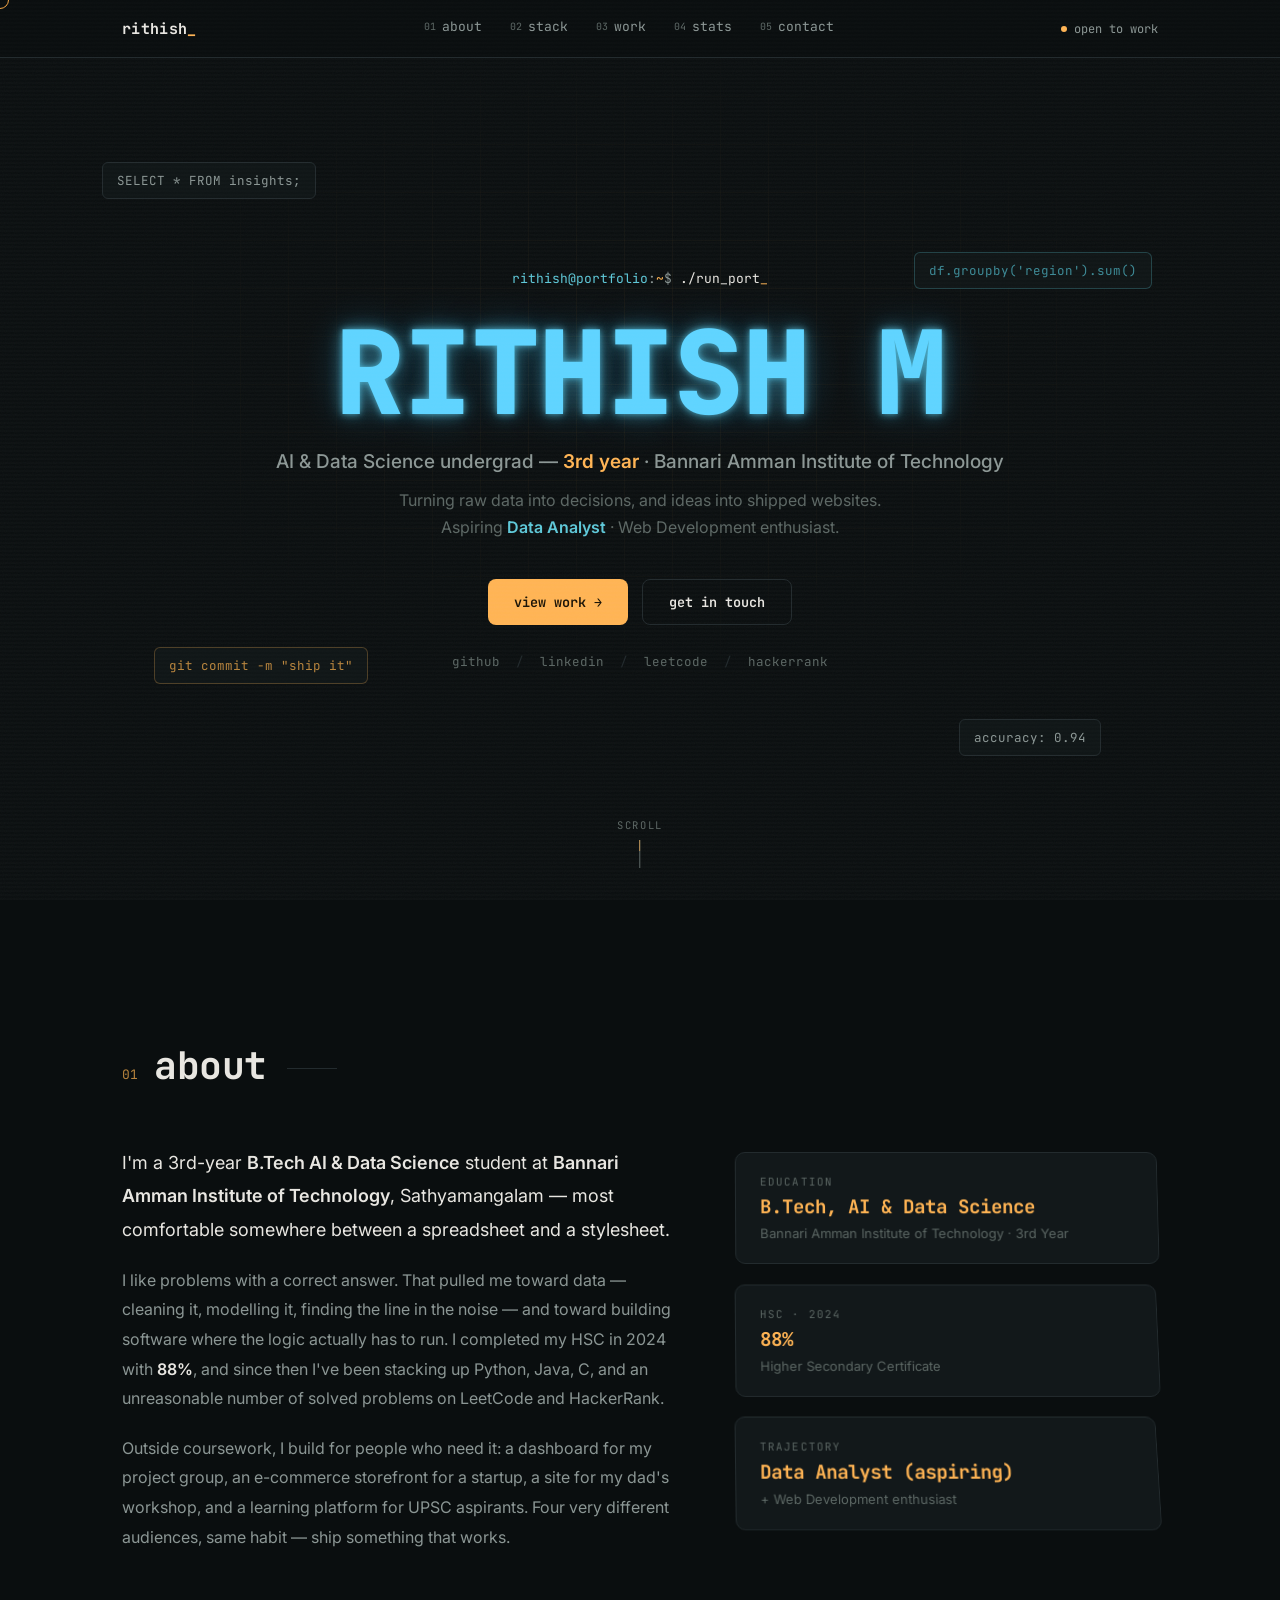
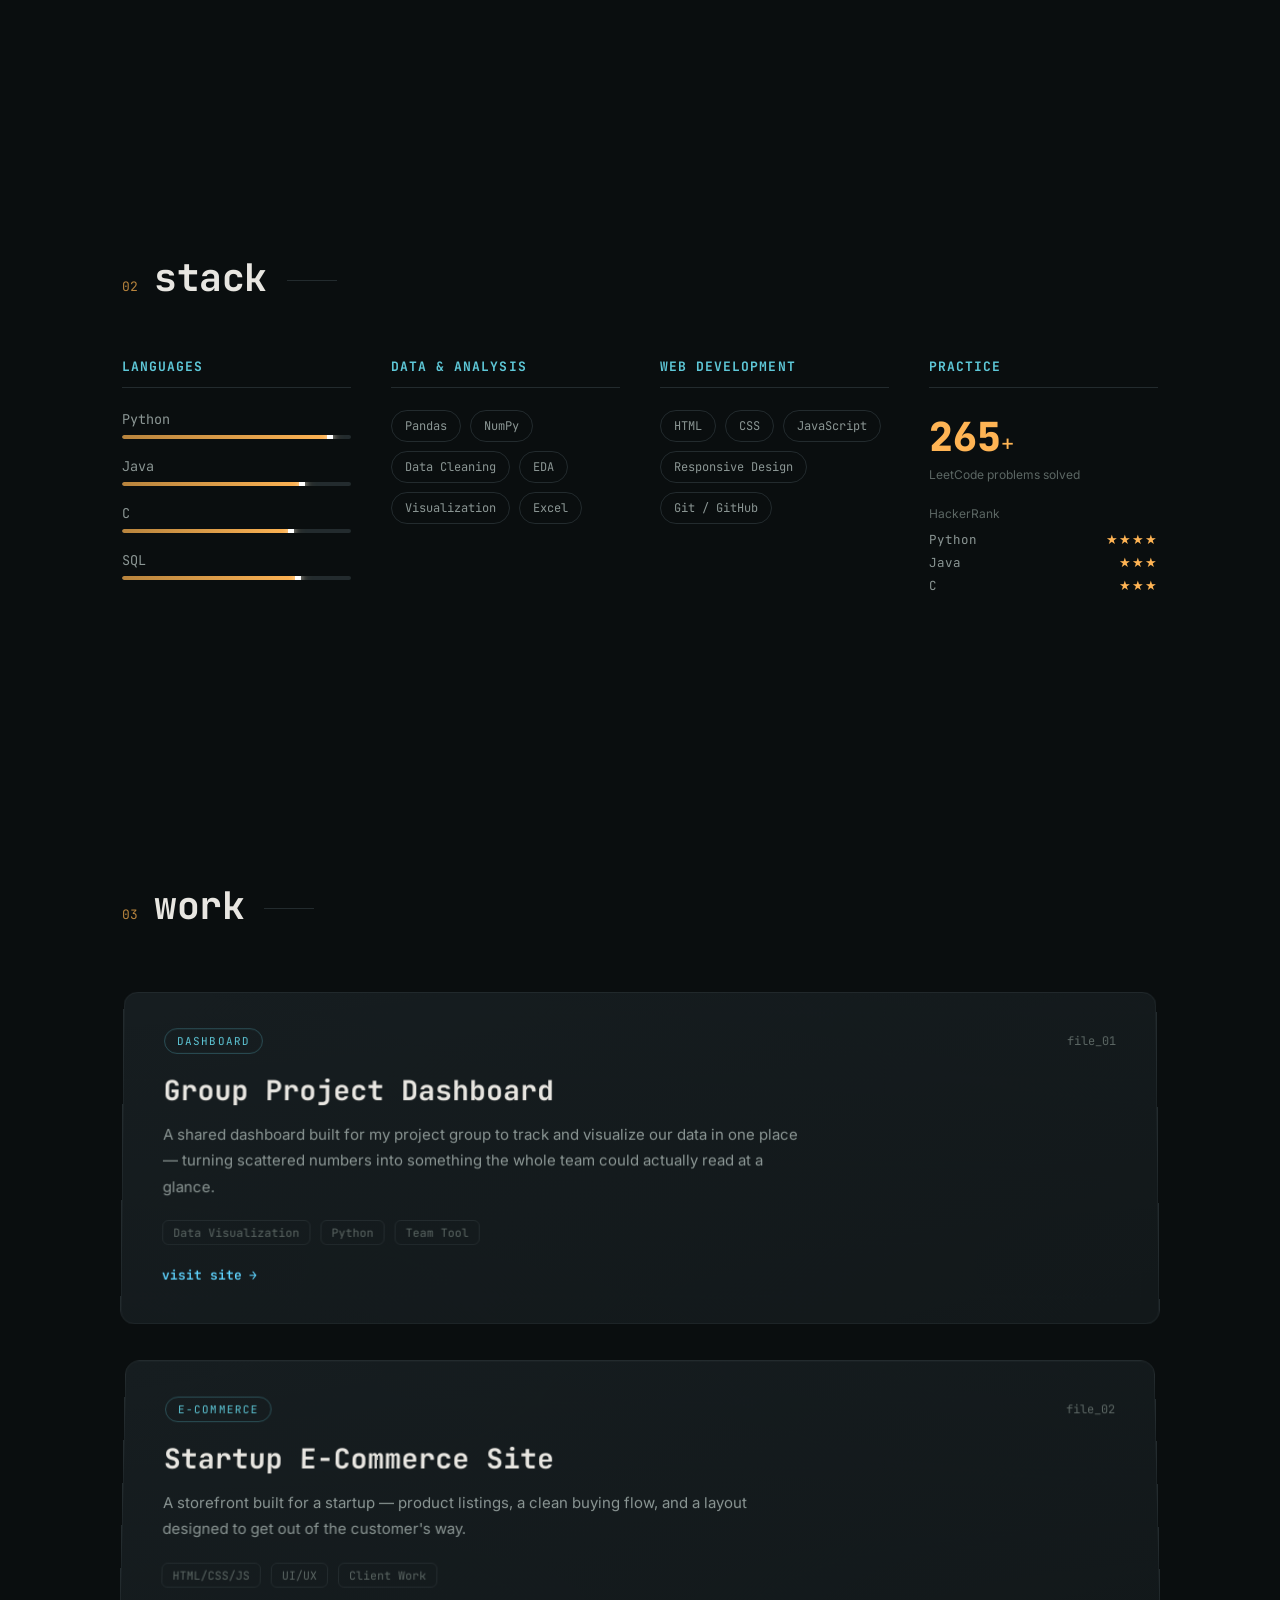
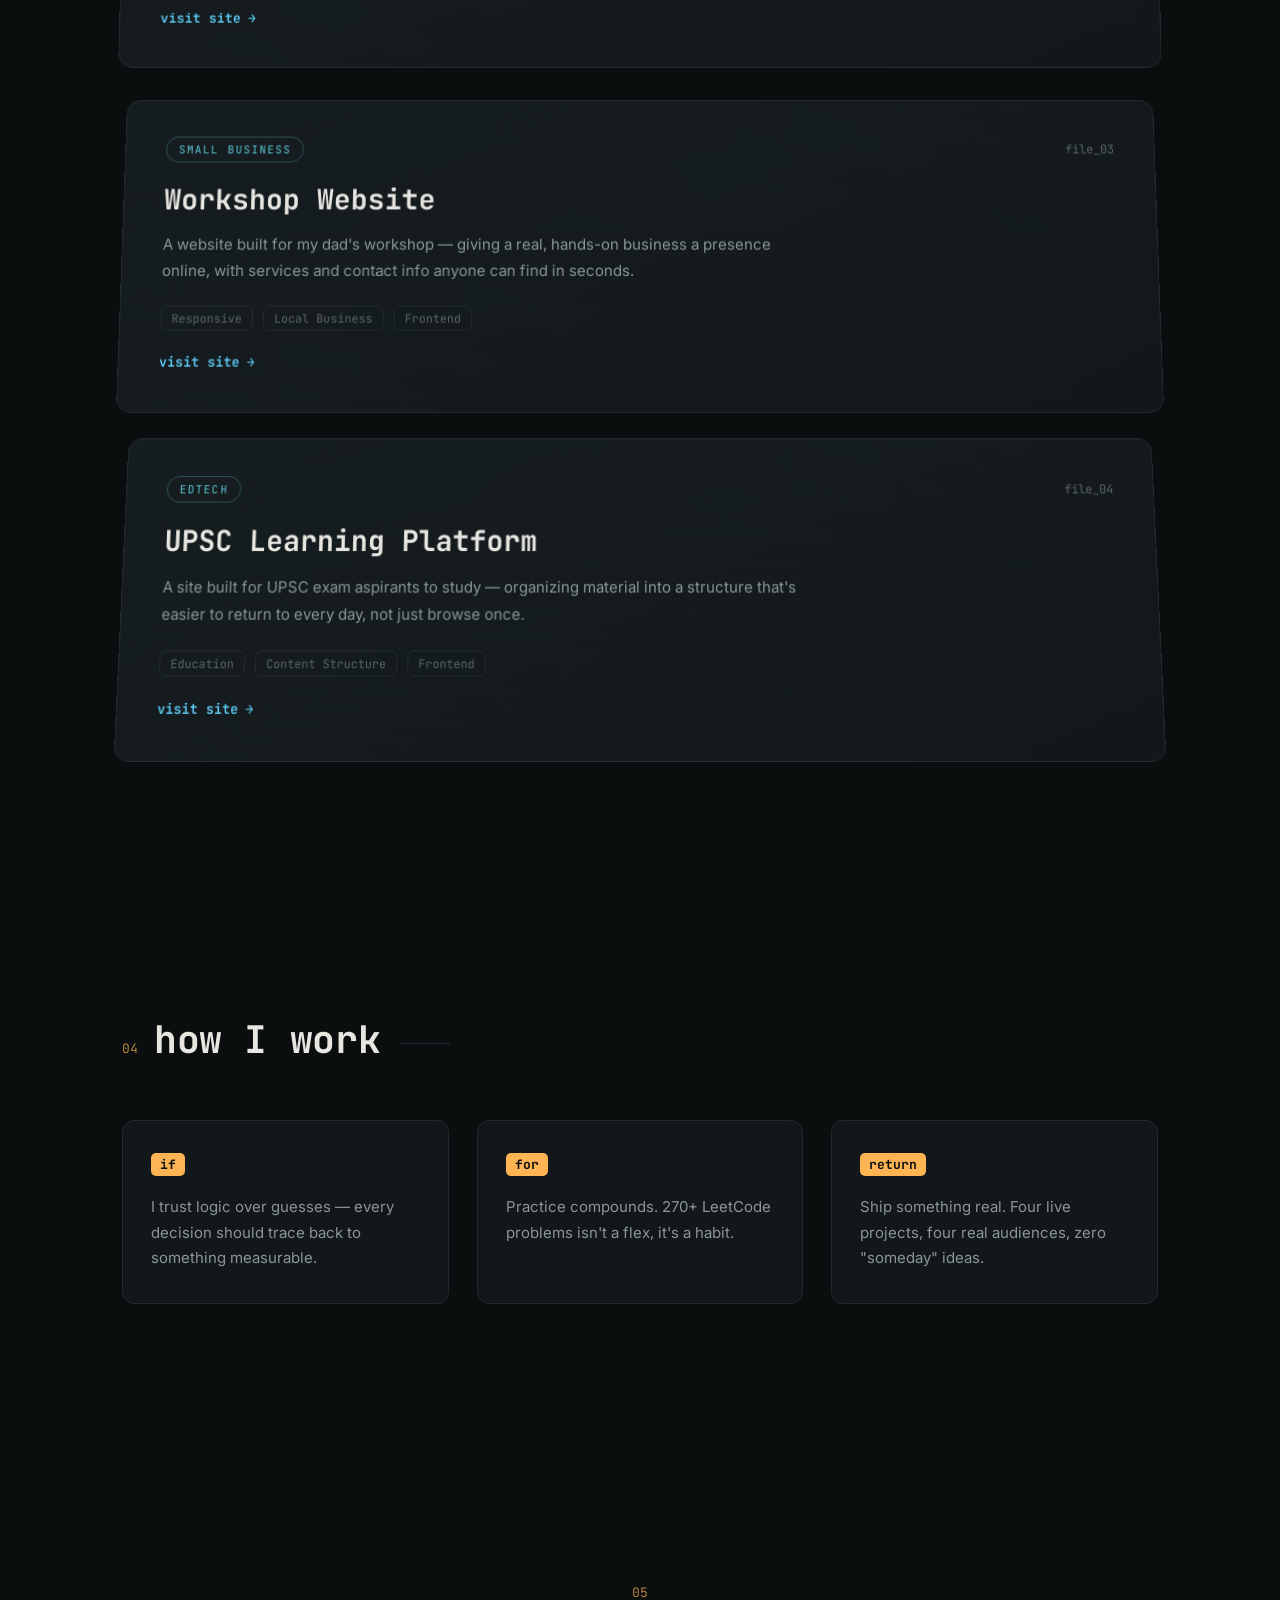
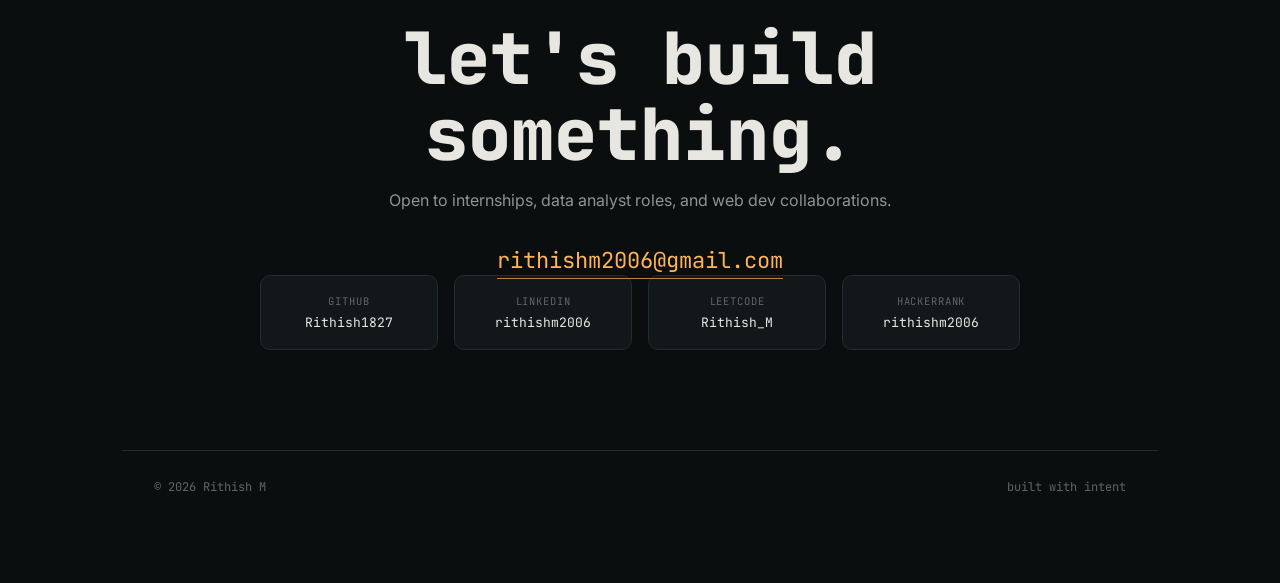
==== index (1).html @ 546fc9b4 "first commit" ====
<!DOCTYPE html>
<html lang="en">
<head>
<meta charset="UTF-8">
<meta name="viewport" content="width=device-width, initial-scale=1.0">
<title>Rithish M — Data Analyst &amp; Web Developer</title>
<link rel="preconnect" href="https://fonts.googleapis.com">
<link rel="preconnect" href="https://fonts.gstatic.com" crossorigin>
<link href="https://fonts.googleapis.com/css2?family=JetBrains+Mono:wght@400;500;600;700;800&family=Inter:wght@400;500;600;700&display=swap" rel="stylesheet">
<link rel="stylesheet" href="style.css">
</head>
<body>

<div class="grain"></div>
<div class="scanline"></div>

<!-- CURSOR DOT -->
<div class="cursor-dot" id="cursorDot"></div>

<!-- NAV -->
<nav class="nav" id="nav">
  <div class="nav-inner">
    <a href="#top" class="nav-logo">rithish<span class="cursor-blink">_</span></a>
    <div class="nav-links">
      <a href="#about"><span class="nav-num">01</span>about</a>
      <a href="#stack"><span class="nav-num">02</span>stack</a>
      <a href="#work"><span class="nav-num">03</span>work</a>
      <a href="#stats"><span class="nav-num">04</span>stats</a>
      <a href="#contact"><span class="nav-num">05</span>contact</a>
    </div>
    <div class="nav-status"><span class="dot-live"></span>open to work</div>
  </div>
</nav>

<!-- HERO -->
<header class="hero" id="top">
  <div class="hero-grid"></div>
  <div class="hero-3d-layer" id="heroLayer">
    <div class="float-card card-a" data-depth="0.6">SELECT * FROM insights;</div>
    <div class="float-card card-b" data-depth="0.9">df.groupby('region').sum()</div>
    <div class="float-card card-c" data-depth="0.4">git commit -m "ship it"</div>
    <div class="float-card card-d" data-depth="1.1">accuracy: 0.94</div>
  </div>

  <div class="hero-content">
    <div class="terminal-boot" id="terminalBoot">
      <p class="boot-line"><span class="prompt">rithish@portfolio</span>:<span class="path">~</span>$ <span class="typed" id="typedLine"></span><span class="cursor-blink">_</span></p>
    </div>

    <h1 class="hero-title">
      <span class="hero-title-line">RITHISH M</span>
    </h1>
    <p class="hero-subtitle">
      AI &amp; Data Science undergrad — <span class="accent">3rd year</span> · Bannari Amman Institute of Technology
    </p>
    <p class="hero-tagline">
      Turning raw data into decisions, and ideas into shipped websites.<br class="br-desktop">
      Aspiring <span class="accent-blue">Data Analyst</span> · Web Development enthusiast.
    </p>

    <div class="hero-cta">
      <a href="#work" class="btn btn-primary">view work <span class="arrow">→</span></a>
      <a href="#contact" class="btn btn-ghost">get in touch</a>
    </div>

    <div class="hero-links">
      <a href="https://github.com/Rithish1827" target="_blank" rel="noopener">github</a>
      <span class="sep">/</span>
      <a href="https://www.linkedin.com/in/rithishm2006/" target="_blank" rel="noopener">linkedin</a>
      <span class="sep">/</span>
      <a href="https://leetcode.com/u/Rithish_M/" target="_blank" rel="noopener">leetcode</a>
      <span class="sep">/</span>
      <a href="https://www.hackerrank.com/profile/rithishm2006" target="_blank" rel="noopener">hackerrank</a>
    </div>
  </div>

  <div class="scroll-cue">
    <span>scroll</span>
    <div class="scroll-line"></div>
  </div>
</header>

<!-- ABOUT -->
<section class="section about" id="about">
  <div class="section-head">
    <span class="section-num">01</span>
    <h2 class="section-title">about</h2>
  </div>

  <div class="about-grid">
    <div class="about-text">
      <p class="lead">
        I'm a 3rd-year <strong>B.Tech AI &amp; Data Science</strong> student at
        <strong> Bannari Amman Institute of Technology</strong>, Sathyamangalam —
        most comfortable somewhere between a spreadsheet and a stylesheet.
      </p>
      <p>
        I like problems with a correct answer. That pulled me toward data —
        cleaning it, modelling it, finding the line in the noise — and toward
        building software where the logic actually has to run. I completed my
        HSC in 2024 with <strong>88%</strong>, and since then I've been
        stacking up Python, Java, C, and an unreasonable number of solved
        problems on LeetCode and HackerRank.
      </p>
      <p>
        Outside coursework, I build for people who need it: a dashboard for
        my project group, an e-commerce storefront for a startup, a site for
        my dad's workshop, and a learning platform for UPSC aspirants.
        Four very different audiences, same habit — ship something that works.
      </p>
    </div>

    <div class="about-card-stack" id="aboutCards">
      <div class="info-card" data-depth="0.3">
        <span class="info-label">education</span>
        <span class="info-value">B.Tech, AI &amp; Data Science</span>
        <span class="info-sub">Bannari Amman Institute of Technology · 3rd Year</span>
      </div>
      <div class="info-card" data-depth="0.5">
        <span class="info-label">hsc · 2024</span>
        <span class="info-value">88%</span>
        <span class="info-sub">Higher Secondary Certificate</span>
      </div>
      <div class="info-card" data-depth="0.7">
        <span class="info-label">trajectory</span>
        <span class="info-value">Data Analyst (aspiring)</span>
        <span class="info-sub">+ Web Development enthusiast</span>
      </div>
    </div>
  </div>
</section>

<!-- STACK -->
<section class="section stack-section" id="stack">
  <div class="section-head">
    <span class="section-num">02</span>
    <h2 class="section-title">stack</h2>
  </div>

  <div class="stack-columns">
    <div class="stack-col">
      <h3 class="stack-col-title">languages</h3>
      <ul class="skill-bars">
        <li><span class="skill-name">Python</span><div class="bar"><div class="bar-fill" style="--level:92%"></div></div></li>
        <li><span class="skill-name">Java</span><div class="bar"><div class="bar-fill" style="--level:80%"></div></div></li>
        <li><span class="skill-name">C</span><div class="bar"><div class="bar-fill" style="--level:75%"></div></div></li>
        <li><span class="skill-name">SQL</span><div class="bar"><div class="bar-fill" style="--level:78%"></div></div></li>
      </ul>
    </div>

    <div class="stack-col">
      <h3 class="stack-col-title">data &amp; analysis</h3>
      <ul class="chip-list">
        <li>Pandas</li>
        <li>NumPy</li>
        <li>Data Cleaning</li>
        <li>EDA</li>
        <li>Visualization</li>
        <li>Excel</li>
      </ul>
    </div>

    <div class="stack-col">
      <h3 class="stack-col-title">web development</h3>
      <ul class="chip-list">
        <li>HTML</li>
        <li>CSS</li>
        <li>JavaScript</li>
        <li>Responsive Design</li>
        <li>Git / GitHub</li>
      </ul>
    </div>

    <div class="stack-col">
      <h3 class="stack-col-title">practice</h3>
      <div class="practice-stats">
        <div class="practice-stat">
          <span class="practice-num" data-target="270">0</span><span class="practice-plus">+</span>
          <span class="practice-label">LeetCode problems solved</span>
        </div>
        <div class="practice-stars">
          <span class="practice-label">HackerRank</span>
          <div class="hr-row"><span>Python</span><span class="stars">★★★★</span></div>
          <div class="hr-row"><span>Java</span><span class="stars">★★★</span></div>
          <div class="hr-row"><span>C</span><span class="stars">★★★</span></div>
        </div>
      </div>
    </div>
  </div>
</section>

<!-- WORK -->
<section class="section work" id="work">
  <div class="section-head">
    <span class="section-num">03</span>
    <h2 class="section-title">work</h2>
  </div>

  <div class="project-stack" id="projectStack">

    <article class="project-card" data-depth="0.2">
      <div class="project-meta">
        <span class="project-tag">dashboard</span>
        <span class="project-index">file_01</span>
      </div>
      <h3 class="project-title">Group Project Dashboard</h3>
      <p class="project-desc">
        A shared dashboard built for my project group to track and visualize
        our data in one place — turning scattered numbers into something the
        whole team could actually read at a glance.
      </p>
      <div class="project-tags">
        <span>Data Visualization</span>
        <span>Python</span>
        <span>Team Tool</span>
      </div>
      <a href="https://fight-club-dashboard.onrender.com/" target="_blank" rel="noopener" class="project-link">visit site <span class="arrow">→</span></a>
    </article>

    <article class="project-card" data-depth="0.45">
      <div class="project-meta">
        <span class="project-tag">e-commerce</span>
        <span class="project-index">file_02</span>
      </div>
      <h3 class="project-title">Startup E-Commerce Site</h3>
      <p class="project-desc">
        A storefront built for a startup — product listings, a clean buying
        flow, and a layout designed to get out of the customer's way.
      </p>
      <div class="project-tags">
        <span>HTML/CSS/JS</span>
        <span>UI/UX</span>
        <span>Client Work</span>
      </div>
      <a href="https://nirvi-jewels.onrender.com" target="_blank" rel="noopener" class="project-link">visit site <span class="arrow">→</span></a>
    </article>

    <article class="project-card" data-depth="0.7">
      <div class="project-meta">
        <span class="project-tag">small business</span>
        <span class="project-index">file_03</span>
      </div>
      <h3 class="project-title">Workshop Website</h3>
      <p class="project-desc">
        A website built for my dad's workshop — giving a real, hands-on
        business a presence online, with services and contact info anyone
        can find in seconds.
      </p>
      <div class="project-tags">
        <span>Responsive</span>
        <span>Local Business</span>
        <span>Frontend</span>
      </div>
      <a href="https://mani-two-wheeler-works.onrender.com/" target="_blank" rel="noopener" class="project-link">visit site <span class="arrow">→</span></a>
    </article>

    <article class="project-card" data-depth="0.95">
      <div class="project-meta">
        <span class="project-tag">edtech</span>
        <span class="project-index">file_04</span>
      </div>
      <h3 class="project-title">UPSC Learning Platform</h3>
      <p class="project-desc">
        A site built for UPSC exam aspirants to study — organizing material
        into a structure that's easier to return to every day, not just
        browse once.
      </p>
      <div class="project-tags">
        <span>Education</span>
        <span>Content Structure</span>
        <span>Frontend</span>
      </div>
      <a href="https://upsc-quiz-brwm.onrender.com/" target="_blank" rel="noopener" class="project-link">visit site <span class="arrow">→</span></a>
    </article>

  </div>
</section>

<!-- STATS / PHILOSOPHY -->
<section class="section stats-section" id="stats">
  <div class="section-head">
    <span class="section-num">04</span>
    <h2 class="section-title">how I work</h2>
  </div>

  <div class="philosophy-grid">
    <div class="philosophy-card">
      <span class="philosophy-mark">if</span>
      <p>I trust logic over guesses — every decision should trace back to something measurable.</p>
    </div>
    <div class="philosophy-card">
      <span class="philosophy-mark">for</span>
      <p>Practice compounds. 270+ LeetCode problems isn't a flex, it's a habit.</p>
    </div>
    <div class="philosophy-card">
      <span class="philosophy-mark">return</span>
      <p>Ship something real. Four live projects, four real audiences, zero "someday" ideas.</p>
    </div>
  </div>
</section>

<!-- CONTACT -->
<section class="section contact" id="contact">
  <div class="contact-inner">
    <span class="section-num">05</span>
    <h2 class="contact-title">let's build<br>something.</h2>
    <p class="contact-sub">Open to internships, data analyst roles, and web dev collaborations.</p>

    <div class="contact-links">
      <a href="mailto:rithishm2006@gmail.com" class="contact-link-main">rithishm2006@gmail.com</a>
    </div>

    <div class="contact-grid">
      <a href="https://github.com/Rithish1827" target="_blank" rel="noopener" class="contact-tile">
        <span class="tile-label">github</span>
        <span class="tile-value">Rithish1827</span>
      </a>
      <a href="https://www.linkedin.com/in/rithishm2006/" target="_blank" rel="noopener" class="contact-tile">
        <span class="tile-label">linkedin</span>
        <span class="tile-value">rithishm2006</span>
      </a>
      <a href="https://leetcode.com/u/Rithish_M/" target="_blank" rel="noopener" class="contact-tile">
        <span class="tile-label">leetcode</span>
        <span class="tile-value">Rithish_M</span>
      </a>
      <a href="https://www.hackerrank.com/profile/rithishm2006" target="_blank" rel="noopener" class="contact-tile">
        <span class="tile-label">hackerrank</span>
        <span class="tile-value">rithishm2006</span>
      </a>
    </div>
  </div>

  <footer class="footer">
    <span>© 2026 Rithish M</span>
    <span>built with intent</span>
  </footer>
</section>

<script src="script.js"></script>
</body>
</html>
---- style.css ----
/* ============================================
   TOKENS
   ============================================ */
:root {
  --bg: #0a0e0f;
  --panel: #12181a;
  --panel-2: #161d20;
  --line: #232b2e;
  --text: #e8e6e1;
  --text-dim: #8b9694;
  --text-faint: #5c6764;
  --amber: #ffb454;
  --amber-dim: #b8843d;
  --blue: #5ec8d8;
  --blue-dim: #3d8a96;
  --jarvis: #5fd4ff;

  --mono: 'JetBrains Mono', monospace;
  --sans: 'Inter', sans-serif;

  --container: 1100px;
}

* { margin: 0; padding: 0; box-sizing: border-box; }

html {
  scroll-behavior: smooth;
}

body {
  background: var(--bg);
  color: var(--text);
  font-family: var(--sans);
  overflow-x: hidden;
  cursor: default;
  isolation: isolate;
}

a { color: inherit; text-decoration: none; }
ul { list-style: none; }

::selection { background: var(--amber); color: var(--bg); }

/* Focus visibility */
a:focus-visible, button:focus-visible {
  outline: 2px solid var(--amber);
  outline-offset: 3px;
}

/* ============================================
   SPACE STARFIELD
   ============================================ */
#space-starfield {
  position: fixed;
  inset: 0;
  z-index: -1;
  pointer-events: none;
}

/* ============================================
   AMBIENT TEXTURE
   ============================================ */
.grain {
  position: fixed; inset: 0; z-index: 200; pointer-events: none;
  opacity: 0.035; mix-blend-mode: overlay;
  background-image: url("data:image/svg+xml,%3Csvg xmlns='http://www.w3.org/2000/svg' width='100' height='100'%3E%3Cfilter id='n'%3E%3CfeTurbulence type='fractalNoise' baseFrequency='0.9' numOctaves='3' stitchTiles='stitch'/%3E%3C/filter%3E%3Crect width='100%25' height='100%25' filter='url(%23n)'/%3E%3C/svg%3E");
}

.scanline {
  position: fixed; inset: 0; z-index: 199; pointer-events: none;
  opacity: 0.025;
  background: repeating-linear-gradient(
    to bottom, transparent 0px, transparent 2px, #fff 3px, transparent 4px
  );
}

.cursor-dot {
  position: fixed; top: 0; left: 0; width: 18px; height: 18px;
  border: 1px solid var(--amber); border-radius: 50%;
  pointer-events: none; z-index: 999;
  transform: translate(-50%, -50%);
  transition: transform 0.15s ease, opacity 0.2s ease, width 0.2s, height 0.2s;
  mix-blend-mode: difference;
  display: none;
}
@media (hover: hover) and (pointer: fine) {
  .cursor-dot { display: block; }
}

.cursor-blink {
  display: inline-block;
  animation: blink 1.1s steps(1) infinite;
  color: var(--amber);
}
@keyframes blink { 50% { opacity: 0; } }

/* ============================================
   NAV
   ============================================ */
.nav {
  position: fixed; top: 0; left: 0; right: 0; z-index: 100;
  background: rgba(10, 14, 15, 0.75);
  backdrop-filter: blur(10px);
  border-bottom: 1px solid var(--line);
}

.nav-inner {
  max-width: var(--container); margin: 0 auto;
  display: flex; align-items: center; justify-content: space-between;
  padding: 18px 32px;
}

.nav-logo {
  font-family: var(--mono); font-weight: 700; font-size: 15px;
  letter-spacing: 0.02em;
}

.nav-links {
  display: flex; gap: 28px;
  font-family: var(--mono); font-size: 13px;
  color: var(--text-dim);
}

.nav-links a {
  display: flex; align-items: center; gap: 6px;
  transition: color 0.2s ease;
  position: relative;
  padding-bottom: 4px;
}
.nav-links a::after {
  content: '';
  position: absolute;
  bottom: 0; left: 0;
  width: 100%; height: 1px;
  background: var(--amber);
  transform: scaleX(0);
  transform-origin: right;
  transition: transform 0.3s cubic-bezier(0.16, 1, 0.3, 1);
}
.nav-links a:hover::after {
  transform: scaleX(1);
  transform-origin: left;
}
.nav-links a:hover { color: var(--amber); }

.nav-num {
  font-size: 10px; color: var(--text-faint);
}

.nav-status {
  font-family: var(--mono); font-size: 12px; color: var(--text-dim);
  display: flex; align-items: center; gap: 7px;
}

.dot-live {
  width: 6px; height: 6px; border-radius: 50%;
  background: var(--amber);
  box-shadow: 0 0 0 0 rgba(255,180,84,0.7);
  animation: pulse 2s infinite;
}
@keyframes pulse {
  0% { box-shadow: 0 0 0 0 rgba(255,180,84,0.5); }
  70% { box-shadow: 0 0 0 6px rgba(255,180,84,0); }
  100% { box-shadow: 0 0 0 0 rgba(255,180,84,0); }
}

@media (max-width: 760px) {
  .nav-links { display: none; }
  .nav-status { display: none; }
}

/* ============================================
   HERO — 3D depth layer + terminal boot
   ============================================ */
.hero {
  position: relative;
  min-height: 100vh;
  display: flex; flex-direction: column; align-items: center; justify-content: center;
  perspective: 1200px;
  overflow: hidden;
  padding: 120px 24px 80px;
}

.hero-grid {
  position: absolute; inset: 0; z-index: 0;
  background-image:
    linear-gradient(rgba(255,180,84,0.05) 1px, transparent 1px),
    linear-gradient(90deg, rgba(255,180,84,0.05) 1px, transparent 1px);
  background-size: 48px 48px;
  mask-image: radial-gradient(ellipse 60% 50% at 50% 40%, black 0%, transparent 75%);
}

.hero-3d-layer {
  position: absolute; inset: 0; z-index: 1;
  pointer-events: none;
  transform-style: preserve-3d;
}

.float-card {
  position: absolute;
  font-family: var(--mono); font-size: 12.5px; color: var(--text-dim);
  background: rgba(18, 24, 26, 0.75);
  border: 1px solid var(--line);
  border-radius: 6px;
  padding: 9px 14px;
  white-space: nowrap;
  backdrop-filter: blur(6px);
  will-change: transform;
}

.card-a { top: 18%; left: 8%; }
.card-b { top: 28%; right: 10%; color: var(--blue-dim); border-color: rgba(94,200,216,0.25); }
.card-c { bottom: 24%; left: 12%; color: var(--amber-dim); border-color: rgba(255,180,84,0.25); }
.card-d { bottom: 16%; right: 14%; }

@media (max-width: 760px) {
  .float-card { font-size: 9.5px; padding: 5px 9px; }
  .card-a { top: 8%; left: 4%; }
  .card-b { top: 14%; right: 4%; }
  .card-c { display: none; }
  .card-d { bottom: 6%; right: 4%; }
}

.hero-content {
  position: relative; z-index: 2;
  text-align: center;
  max-width: 760px;
}

.terminal-boot {
  font-family: var(--mono); font-size: 13px; color: var(--text-dim);
  margin-bottom: 28px;
  min-height: 20px;
}
.prompt { color: var(--blue); }
.path { color: var(--amber); }
.typed { color: var(--text); }

.hero-title {
  font-family: var(--mono);
  font-weight: 800;
  font-size: clamp(48px, 11vw, 116px);
  line-height: 0.95;
  letter-spacing: -0.02em;
  color: var(--text);
  margin-bottom: 22px;
}

.hero-title-line {
  display: inline-block;
  color: var(--jarvis);
  text-shadow:
    0 0 6px rgba(96, 220, 255, 0.65),
    0 0 18px rgba(96, 220, 255, 0.45),
    0 0 42px rgba(45, 170, 230, 0.3);
  animation: jarvisFlicker 4s ease-in-out infinite;
}

@keyframes jarvisFlicker {
  0%, 100% {
    text-shadow:
      0 0 6px rgba(96, 220, 255, 0.65),
      0 0 18px rgba(96, 220, 255, 0.45),
      0 0 42px rgba(45, 170, 230, 0.3);
  }
  50% {
    text-shadow:
      0 0 8px rgba(96, 220, 255, 0.85),
      0 0 24px rgba(96, 220, 255, 0.6),
      0 0 56px rgba(45, 170, 230, 0.4);
  }
}

@media (prefers-reduced-motion: reduce) {
  .hero-title-line { animation: none; }
}

.hero-subtitle {
  font-family: var(--sans);
  font-size: clamp(15px, 2vw, 19px);
  color: var(--text-dim);
  margin-bottom: 14px;
  font-weight: 500;
}

.hero-tagline {
  font-family: var(--sans);
  font-size: clamp(14px, 1.6vw, 16px);
  color: var(--text-faint);
  line-height: 1.7;
  margin-bottom: 38px;
}

.accent { color: var(--amber); font-weight: 600; }
.accent-blue { color: var(--blue); font-weight: 600; }

.hero-cta {
  display: flex; gap: 14px; justify-content: center; flex-wrap: wrap;
  margin-bottom: 28px;
}

.btn {
  font-family: var(--mono); font-size: 13.5px; font-weight: 600;
  padding: 13px 26px; border-radius: 8px;
  transition: transform 0.25s cubic-bezier(0.25, 1, 0.5, 1), box-shadow 0.25s ease, background 0.25s ease, color 0.25s ease;
  display: inline-flex; align-items: center; gap: 8px;
  transform: translate3d(var(--x, 0px), var(--y, 0px), 0) scale(var(--scale, 1));
  will-change: transform;
}

.btn-primary {
  background: var(--amber); color: #1a1306;
  position: relative;
  overflow: hidden;
  z-index: 1;
}
.btn-primary::before {
  content: '';
  position: absolute;
  top: 0;
  left: -150%;
  width: 100%;
  height: 100%;
  background: linear-gradient(
    120deg,
    transparent,
    rgba(255, 255, 255, 0.4),
    transparent
  );
  z-index: -1;
}
.btn-primary:hover::before {
  animation: sheenSweep 0.8s ease-in-out forwards;
}

@keyframes sheenSweep {
  0% { left: -150%; }
  100% { left: 150%; }
}

.btn-primary:hover {
  box-shadow: 0 0 20px rgba(255, 180, 84, 0.4), 0 0 40px rgba(255, 180, 84, 0.2);
}

.btn-ghost {
  border: 1px solid var(--line); color: var(--text);
  position: relative;
  overflow: hidden;
  z-index: 1;
  background: transparent;
}
.btn-ghost::before {
  content: '';
  position: absolute;
  top: 0;
  left: 0;
  width: 100%;
  height: 100%;
  background: var(--amber);
  transform: scaleX(0);
  transform-origin: right;
  transition: transform 0.35s cubic-bezier(0.16, 1, 0.3, 1);
  z-index: -1;
}
.btn-ghost:hover::before {
  transform: scaleX(1);
  transform-origin: left;
}
.btn-ghost:hover {
  border-color: var(--amber);
  color: #1a1306;
  box-shadow: 0 0 20px rgba(255, 180, 84, 0.25);
}

.btn:active {
  --scale: 0.95;
  transition: transform 0.05s ease;
}

.arrow { transition: transform 0.2s ease; display: inline-block; }
.btn-primary:hover .arrow { transform: translateX(3px); }
.btn-ghost:hover .arrow { color: #1a1306; }

.hero-links {
  font-family: var(--mono); font-size: 12.5px; color: var(--text-faint);
}
.hero-links a { transition: color 0.2s ease; }
.hero-links a:hover { color: var(--blue); }
.sep { margin: 0 8px; color: var(--line); }

.scroll-cue {
  position: absolute; bottom: 32px; left: 50%; transform: translateX(-50%);
  display: flex; flex-direction: column; align-items: center; gap: 8px;
  font-family: var(--mono); font-size: 10.5px; letter-spacing: 0.15em;
  color: var(--text-faint); text-transform: uppercase;
  z-index: 2;
}
.scroll-line {
  width: 1px; height: 28px; background: var(--text-faint);
  position: relative; overflow: hidden;
}
.scroll-line::after {
  content: ''; position: absolute; top: 0; left: 0; width: 100%; height: 40%;
  background: var(--amber);
  animation: scrollDown 1.8s ease-in-out infinite;
}
@keyframes scrollDown {
  0% { top: -40%; }
  100% { top: 100%; }
}

@media (max-width: 600px) {
  .br-desktop { display: none; }
}

/* ============================================
   SECTION SHARED
   ============================================ */
.section {
  max-width: var(--container); margin: 0 auto;
  padding: 140px 32px;
  position: relative;
}

.section-head {
  display: flex; align-items: baseline; gap: 16px;
  margin-bottom: 56px;
}

.section-num {
  font-family: var(--mono); font-size: 13px; color: var(--amber-dim);
}

.section-title {
  font-family: var(--mono); font-weight: 700;
  font-size: clamp(28px, 4vw, 38px);
  letter-spacing: -0.01em;
  position: relative;
}

.section-title::after {
  content: '';
  display: inline-block;
  width: 50px; height: 1px;
  background: var(--line);
  margin-left: 20px;
  vertical-align: middle;
}

/* ============================================
   ABOUT
   ============================================ */
.about-grid {
  display: grid; grid-template-columns: 1.3fr 1fr; gap: 64px;
  align-items: start;
  perspective: 1000px;
}

.about-text p {
  font-size: 16px; line-height: 1.85; color: var(--text-dim);
  margin-bottom: 20px;
}
.about-text strong { color: var(--text); font-weight: 600; }
.lead { font-size: 18px !important; color: var(--text) !important; }

.about-card-stack {
  display: flex; flex-direction: column; gap: 16px;
  transform-style: preserve-3d;
}

.info-card {
  background: var(--panel);
  border: 1px solid var(--line);
  border-radius: 10px;
  padding: 22px 24px;
  display: flex; flex-direction: column; gap: 6px;
  will-change: transform;
  transition: border-color 0.3s ease;
  position: relative;
  overflow: hidden;
}
.info-card::before {
  content: '';
  position: absolute; inset: 0; border-radius: inherit;
  background: radial-gradient(circle 250px at var(--mouse-x, 50%) var(--mouse-y, 50%), rgba(255, 180, 84, 0.08), transparent 80%);
  pointer-events: none;
  opacity: 0;
  transition: opacity 0.4s ease;
}
.info-card:hover::before {
  opacity: 1;
}
.info-card:hover { border-color: var(--amber-dim); }

.info-label {
  font-family: var(--mono); font-size: 11px; letter-spacing: 0.1em;
  text-transform: uppercase; color: var(--text-faint);
}
.info-value {
  font-family: var(--mono); font-size: 19px; font-weight: 700; color: var(--amber);
}
.info-sub { font-size: 13px; color: var(--text-faint); }

@media (max-width: 820px) {
  .about-grid { grid-template-columns: 1fr; gap: 40px; }
}

/* ============================================
   STACK
   ============================================ */
.stack-columns {
  display: grid; grid-template-columns: repeat(4, 1fr); gap: 40px;
}

.stack-col-title {
  font-family: var(--mono); font-size: 13px; color: var(--blue);
  text-transform: uppercase; letter-spacing: 0.08em;
  margin-bottom: 22px;
  padding-bottom: 12px;
  border-bottom: 1px solid var(--line);
}

.skill-bars li {
  display: flex; flex-direction: column; gap: 7px;
  margin-bottom: 18px;
}
.skill-name { font-size: 13.5px; color: var(--text-dim); font-family: var(--mono); }
.bar {
  width: 100%; height: 4px; background: var(--line); border-radius: 2px; overflow: hidden;
}
.bar-fill {
  height: 100%; width: 0%; background: linear-gradient(90deg, var(--amber-dim), var(--amber));
  border-radius: 2px;
  transition: width 1.4s cubic-bezier(0.16, 1, 0.3, 1);
  position: relative;
}
.bar-fill::after {
  content: '';
  position: absolute;
  top: 0; right: 0;
  width: 6px; height: 100%;
  background: #fff;
  box-shadow: 0 0 6px #fff, 0 0 12px var(--amber);
}
.bar-fill.in-view { width: var(--level); }

.chip-list {
  display: flex; flex-wrap: wrap; gap: 9px;
}
.chip-list li {
  font-family: var(--mono); font-size: 12px; color: var(--text-dim);
  border: 1px solid var(--line); border-radius: 20px;
  padding: 7px 13px;
  transition: border-color 0.2s ease, color 0.2s ease;
}
.chip-list li:hover { border-color: var(--blue-dim); color: var(--blue); }

.practice-stat { margin-bottom: 24px; }
.practice-num {
  font-family: var(--mono); font-size: 40px; font-weight: 800; color: var(--amber);
}
.practice-plus { font-family: var(--mono); font-size: 22px; color: var(--amber); }
.practice-label { display: block; font-size: 12px; color: var(--text-faint); margin-top: 4px; }

.practice-stars .practice-label { margin-bottom: 10px; }
.hr-row {
  display: flex; justify-content: space-between;
  font-family: var(--mono); font-size: 12.5px; color: var(--text-dim);
  margin-bottom: 6px;
}
.stars { color: var(--amber); letter-spacing: 1px; }

@media (max-width: 900px) {
  .stack-columns { grid-template-columns: repeat(2, 1fr); gap: 32px 24px; }
}
@media (max-width: 560px) {
  .stack-columns { grid-template-columns: 1fr; }
}

/* ============================================
   WORK — 3D tilting project stack
   ============================================ */
.project-stack {
  display: flex; flex-direction: column; gap: 28px;
  perspective: 1400px;
}

.project-card {
  background: linear-gradient(155deg, var(--panel-2), var(--panel));
  border: 1px solid var(--line);
  border-radius: 14px;
  padding: 36px 40px;
  will-change: transform;
  transform-style: preserve-3d;
  transition: border-color 0.3s ease, box-shadow 0.3s ease;
  position: relative;
  overflow: hidden;
}

.project-card::before {
  content: '';
  position: absolute; inset: 0; border-radius: 14px;
  background: radial-gradient(circle 350px at var(--mouse-x, 85%) var(--mouse-y, 15%), rgba(94,200,216,0.12), transparent 75%);
  pointer-events: none;
  opacity: 0;
  transition: opacity 0.4s ease;
}

.project-card:hover::before {
  opacity: 1;
}

.project-card:hover {
  border-color: var(--amber-dim);
  box-shadow: 0 20px 60px -20px rgba(0,0,0,0.5);
}

.project-meta {
  display: flex; justify-content: space-between; align-items: center;
  margin-bottom: 18px;
}

.project-tag {
  font-family: var(--mono); font-size: 11px; letter-spacing: 0.1em; text-transform: uppercase;
  color: var(--blue);
  border: 1px solid rgba(94,200,216,0.3);
  border-radius: 20px;
  padding: 5px 12px;
}

.project-index {
  font-family: var(--mono); font-size: 12px; color: var(--text-faint);
}

.project-title {
  font-family: var(--mono); font-size: clamp(22px, 3vw, 28px); font-weight: 700;
  margin-bottom: 14px;
  color: var(--text);
}

.project-desc {
  font-size: 15px; line-height: 1.75; color: var(--text-dim);
  max-width: 640px;
  margin-bottom: 20px;
}

.project-tags {
  display: flex; gap: 10px; flex-wrap: wrap;
}
.project-tags span {
  font-family: var(--mono); font-size: 11.5px; color: var(--text-faint);
  border: 1px solid var(--line); border-radius: 6px; padding: 4px 10px;
}

.project-link {
  display: inline-flex; align-items: center; gap: 7px;
  font-family: var(--mono); font-size: 13px; font-weight: 600;
  color: var(--jarvis);
  margin-top: 22px;
  padding-bottom: 4px;
  position: relative;
  transition: border-color 0.2s ease, gap 0.2s ease, color 0.2s ease;
}
.project-link::after {
  content: '';
  position: absolute;
  bottom: 0;
  left: 0;
  width: 100%;
  height: 1px;
  background: var(--jarvis);
  transform: scaleX(0);
  transform-origin: right;
  transition: transform 0.3s cubic-bezier(0.16, 1, 0.3, 1);
}
.project-link:hover::after {
  transform: scaleX(1);
  transform-origin: left;
}
.project-link:hover {
  gap: 11px;
}
.project-link .arrow { transition: transform 0.2s ease; }
.project-link:hover .arrow { transform: translateX(2px); }

@media (max-width: 700px) {
  .project-card { padding: 26px 24px; }
}

/* ============================================
   PHILOSOPHY
   ============================================ */
.philosophy-grid {
  display: grid; grid-template-columns: repeat(3, 1fr); gap: 28px;
}

.philosophy-card {
  background: var(--panel);
  border: 1px solid var(--line);
  border-radius: 12px;
  padding: 32px 28px;
  position: relative;
  overflow: hidden;
}
.philosophy-card::before {
  content: '';
  position: absolute; inset: 0; border-radius: inherit;
  background: radial-gradient(circle 250px at var(--mouse-x, 50%) var(--mouse-y, 50%), rgba(255, 180, 84, 0.08), transparent 80%);
  pointer-events: none;
  opacity: 0;
  transition: opacity 0.4s ease;
}
.philosophy-card:hover::before {
  opacity: 1;
}

.philosophy-mark {
  display: inline-block;
  font-family: var(--mono); font-weight: 700; font-size: 13px;
  color: var(--bg); background: var(--amber);
  border-radius: 5px; padding: 3px 9px;
  margin-bottom: 18px;
}

.philosophy-card p {
  font-size: 15px; line-height: 1.7; color: var(--text-dim);
}

@media (max-width: 820px) {
  .philosophy-grid { grid-template-columns: 1fr; }
}

/* ============================================
   CONTACT
   ============================================ */
.contact {
  text-align: center;
  padding-bottom: 60px;
}

.contact-inner { display: flex; flex-direction: column; align-items: center; }

.contact .section-num { display: block; margin-bottom: 20px; }

.contact-title {
  font-family: var(--mono); font-weight: 800;
  font-size: clamp(36px, 7vw, 72px);
  line-height: 1.05;
  margin-bottom: 18px;
}

.contact-sub {
  color: var(--text-dim); font-size: 16px; margin-bottom: 36px;
}

.contact-link-main {
  font-family: var(--mono); font-size: clamp(16px, 2.4vw, 22px);
  color: var(--amber);
  position: relative;
  padding-bottom: 4px;
  margin-bottom: 56px;
  transition: color 0.3s ease;
}
.contact-link-main::after {
  content: '';
  position: absolute;
  bottom: 0;
  left: 0;
  width: 100%;
  height: 1px;
  background: var(--amber-dim);
  transform: scaleX(1);
  transform-origin: right;
  transition: transform 0.3s cubic-bezier(0.16, 1, 0.3, 1), background-color 0.3s ease;
}
.contact-link-main:hover {
  color: var(--blue);
}
.contact-link-main:hover::after {
  background: var(--blue);
  transform-origin: left;
}

.contact-grid {
  display: grid; grid-template-columns: repeat(4, 1fr); gap: 16px;
  width: 100%; max-width: 760px;
}

.contact-tile {
  background: var(--panel);
  border: 1px solid var(--line);
  border-radius: 10px;
  padding: 18px 16px;
  display: flex; flex-direction: column; gap: 6px;
  transition: border-color 0.2s ease, transform 0.2s ease, box-shadow 0.2s ease;
}
.contact-tile:hover {
  border-color: var(--blue);
  transform: translateY(-5px);
  box-shadow: 0 10px 30px rgba(94, 200, 216, 0.12);
}
.contact-tile:active {
  transform: translateY(-2px) scale(0.97);
  box-shadow: 0 5px 15px rgba(94, 200, 216, 0.08);
}

.tile-label {
  font-family: var(--mono); font-size: 10.5px; text-transform: uppercase;
  letter-spacing: 0.08em; color: var(--text-faint);
}
.tile-value { font-family: var(--mono); font-size: 13px; color: var(--text); }

@media (max-width: 700px) {
  .contact-grid { grid-template-columns: repeat(2, 1fr); }
}

.footer {
  max-width: var(--container); margin: 100px auto 0;
  padding: 28px 32px;
  border-top: 1px solid var(--line);
  display: flex; justify-content: space-between;
  font-family: var(--mono); font-size: 12px; color: var(--text-faint);
}

/* ============================================
   HERO ENTRANCE SEQUENCE
   ============================================ */
.hero-content > * {
  opacity: 0;
  transform: translateY(20px);
  will-change: opacity, transform;
}

.loaded .hero-content > * {
  animation: heroEntrance 1.0s cubic-bezier(0.16, 1, 0.3, 1) forwards;
}
.loaded .hero-content .terminal-boot { animation-delay: 0.1s; }
.loaded .hero-content .hero-title { animation-delay: 0.3s; }
.loaded .hero-content .hero-subtitle { animation-delay: 0.45s; }
.loaded .hero-content .hero-tagline { animation-delay: 0.6s; }
.loaded .hero-content .hero-cta { animation-delay: 0.75s; }
.loaded .hero-content .hero-links { animation-delay: 0.9s; }

@keyframes heroEntrance {
  to {
    opacity: 1;
    transform: translateY(0);
  }
}

/* ============================================
   SCROLL REVEAL & STAGGER
   ============================================ */
.reveal-el {
  opacity: 0;
  will-change: opacity, transform;
}
.reveal-el.revealed {
  opacity: 1;
}

/* Slide up variant */
.reveal-el.reveal-slide {
  transform: translateY(30px);
  transition: opacity 1.0s cubic-bezier(0.16, 1, 0.3, 1), transform 1.0s cubic-bezier(0.16, 1, 0.3, 1);
}
.reveal-el.reveal-slide.revealed {
  transform: translateY(0);
}

/* Fade only variant */
.reveal-el.reveal-fade {
  transition: opacity 1.0s cubic-bezier(0.16, 1, 0.3, 1);
}

/* Stagger delay classes */
.reveal-stagger > .reveal-el:nth-child(1) { transition-delay: 0.08s; }
.reveal-stagger > .reveal-el:nth-child(2) { transition-delay: 0.18s; }
.reveal-stagger > .reveal-el:nth-child(3) { transition-delay: 0.28s; }
.reveal-stagger > .reveal-el:nth-child(4) { transition-delay: 0.38s; }
.reveal-stagger > .reveal-el:nth-child(5) { transition-delay: 0.48s; }

/* ============================================
   REDUCED MOTION
   ============================================ */
@media (prefers-reduced-motion: reduce) {
  *, *::before, *::after {
    animation-duration: 0.01ms !important;
    animation-iteration-count: 1 !important;
    transition-duration: 0.01ms !important;
    scroll-behavior: auto !important;
  }
}
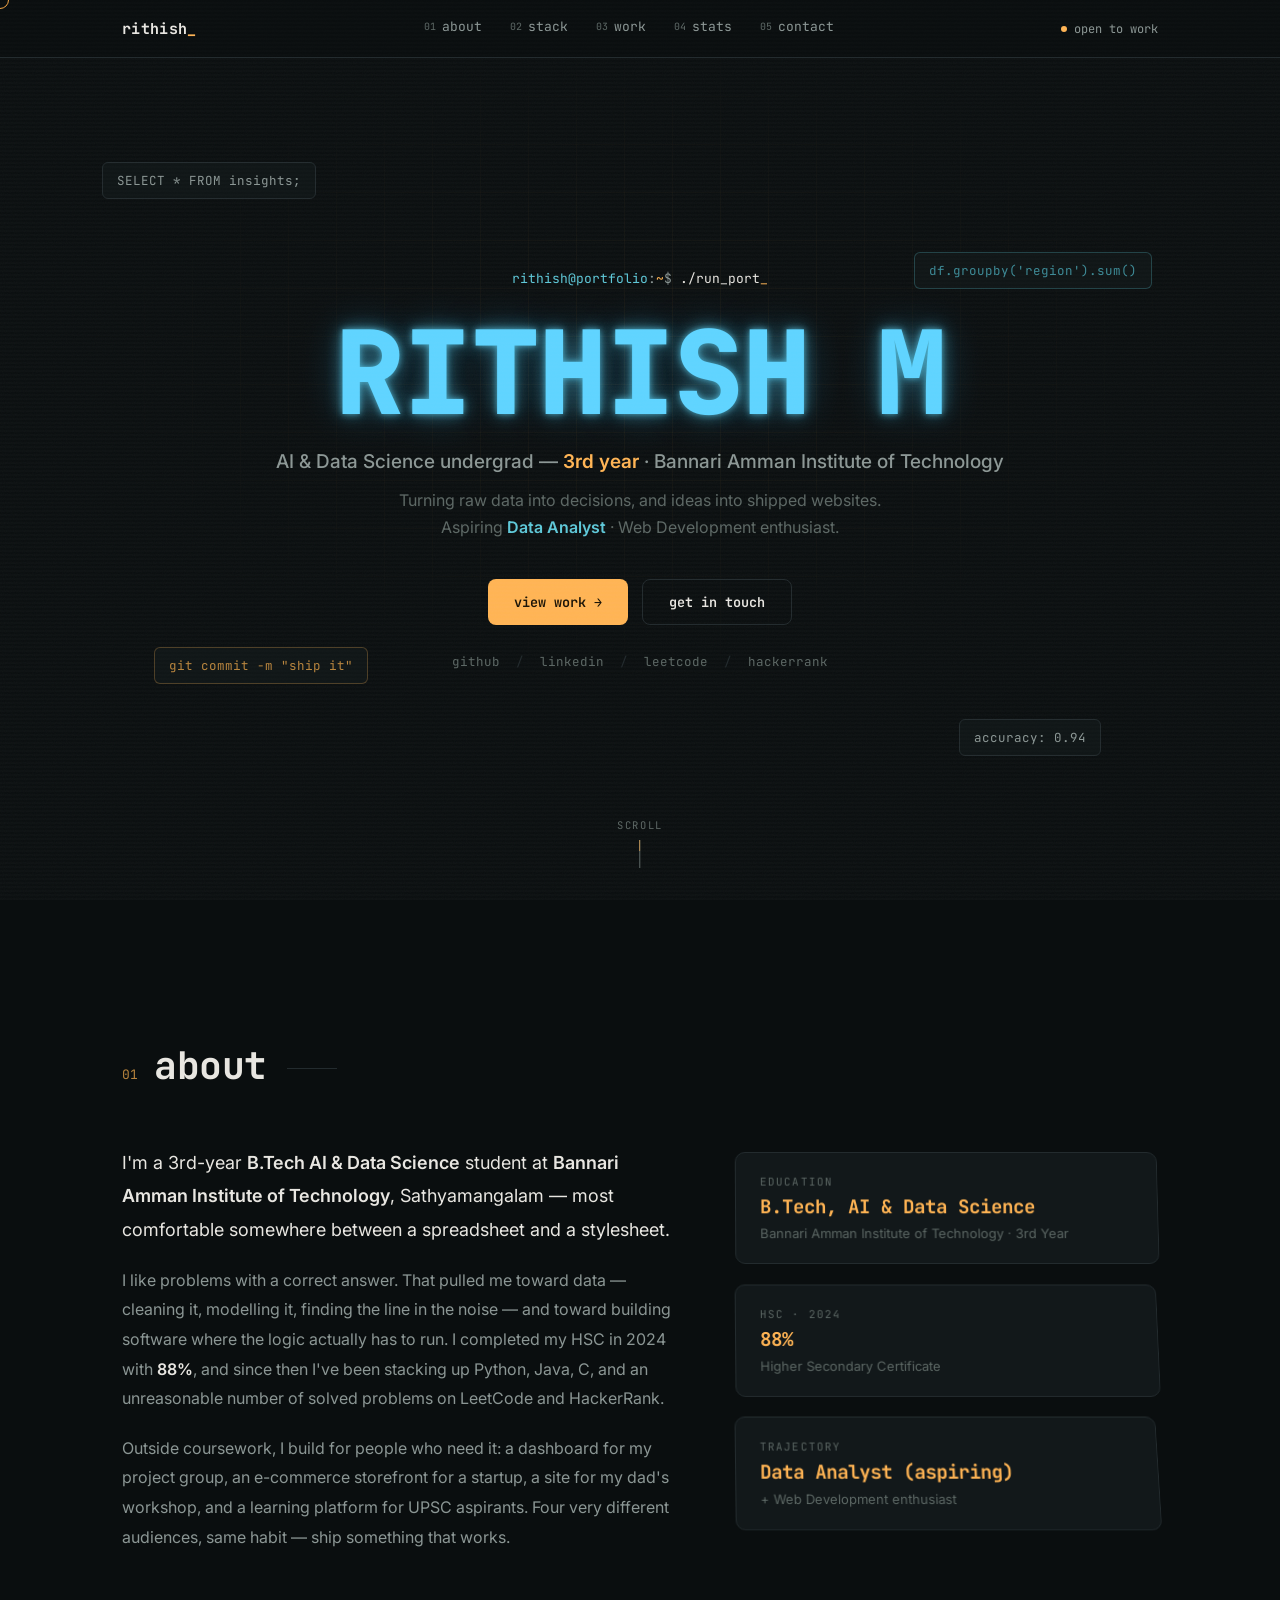
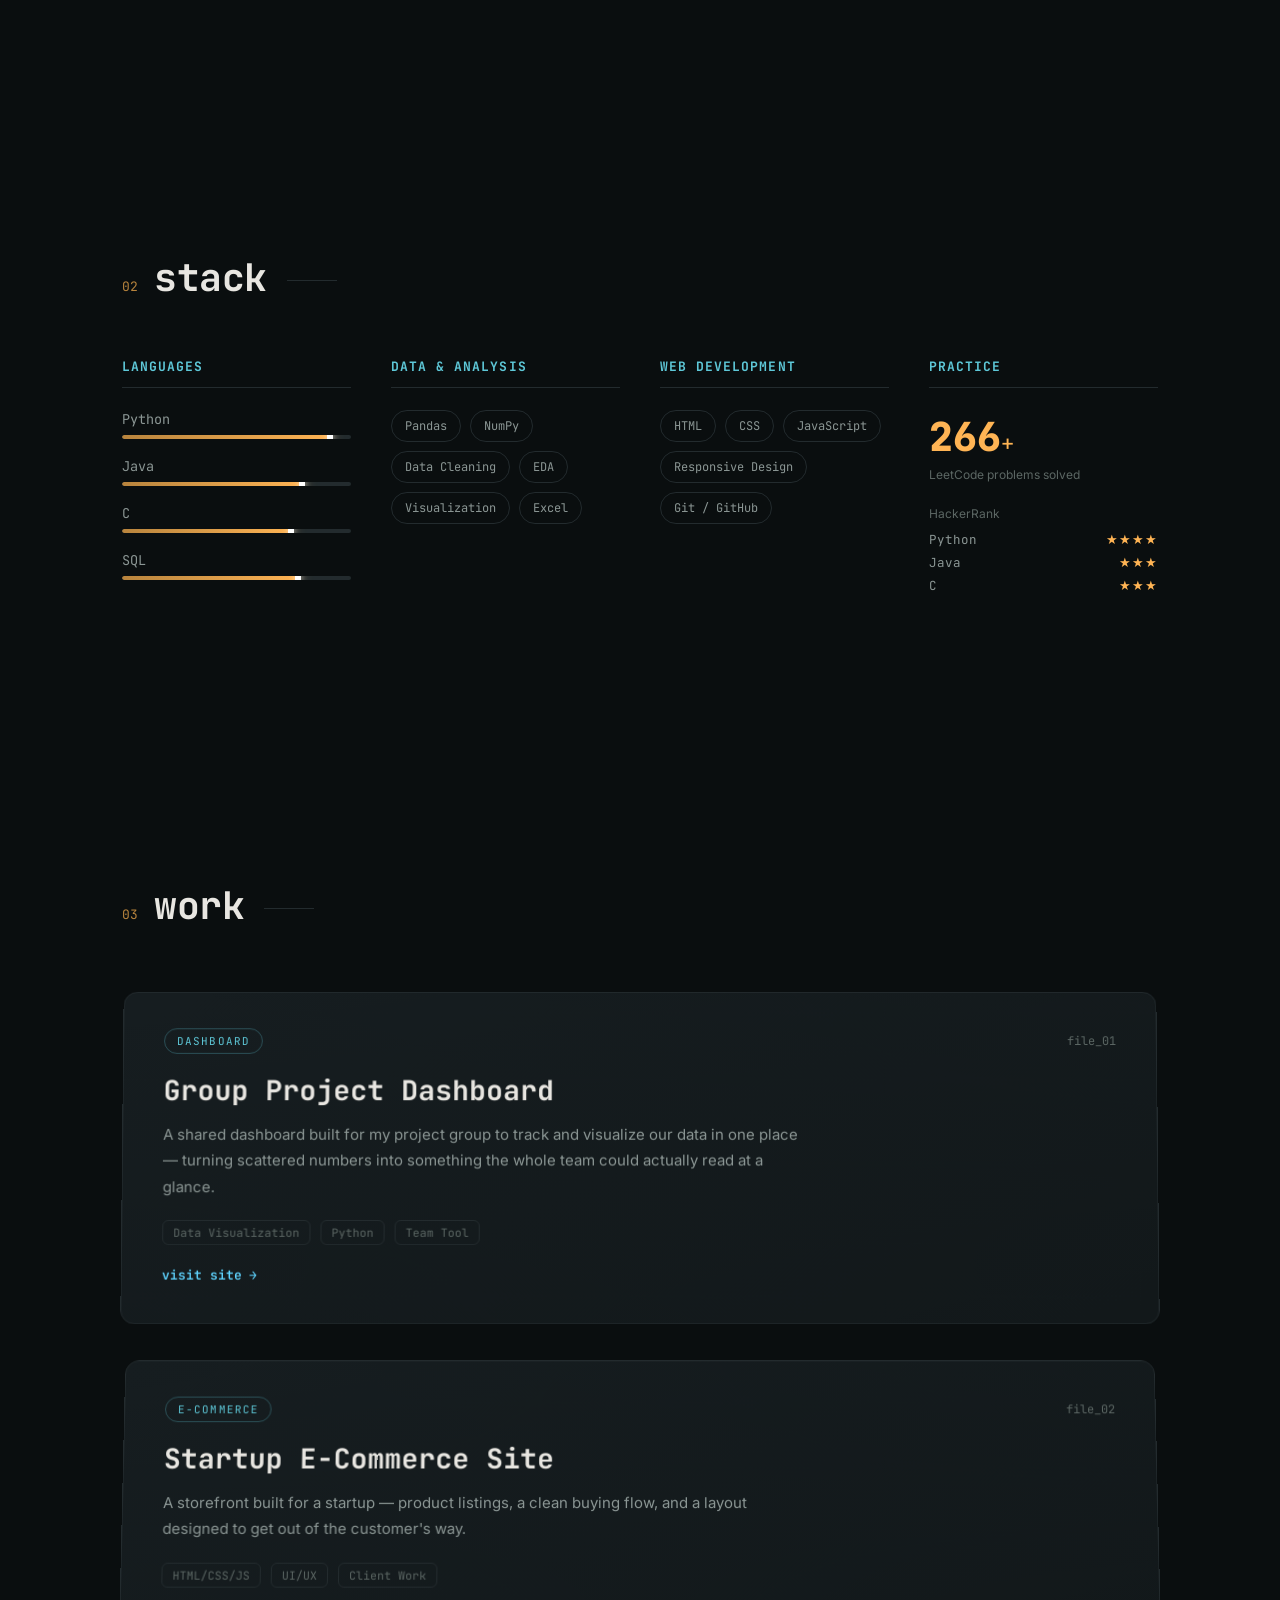
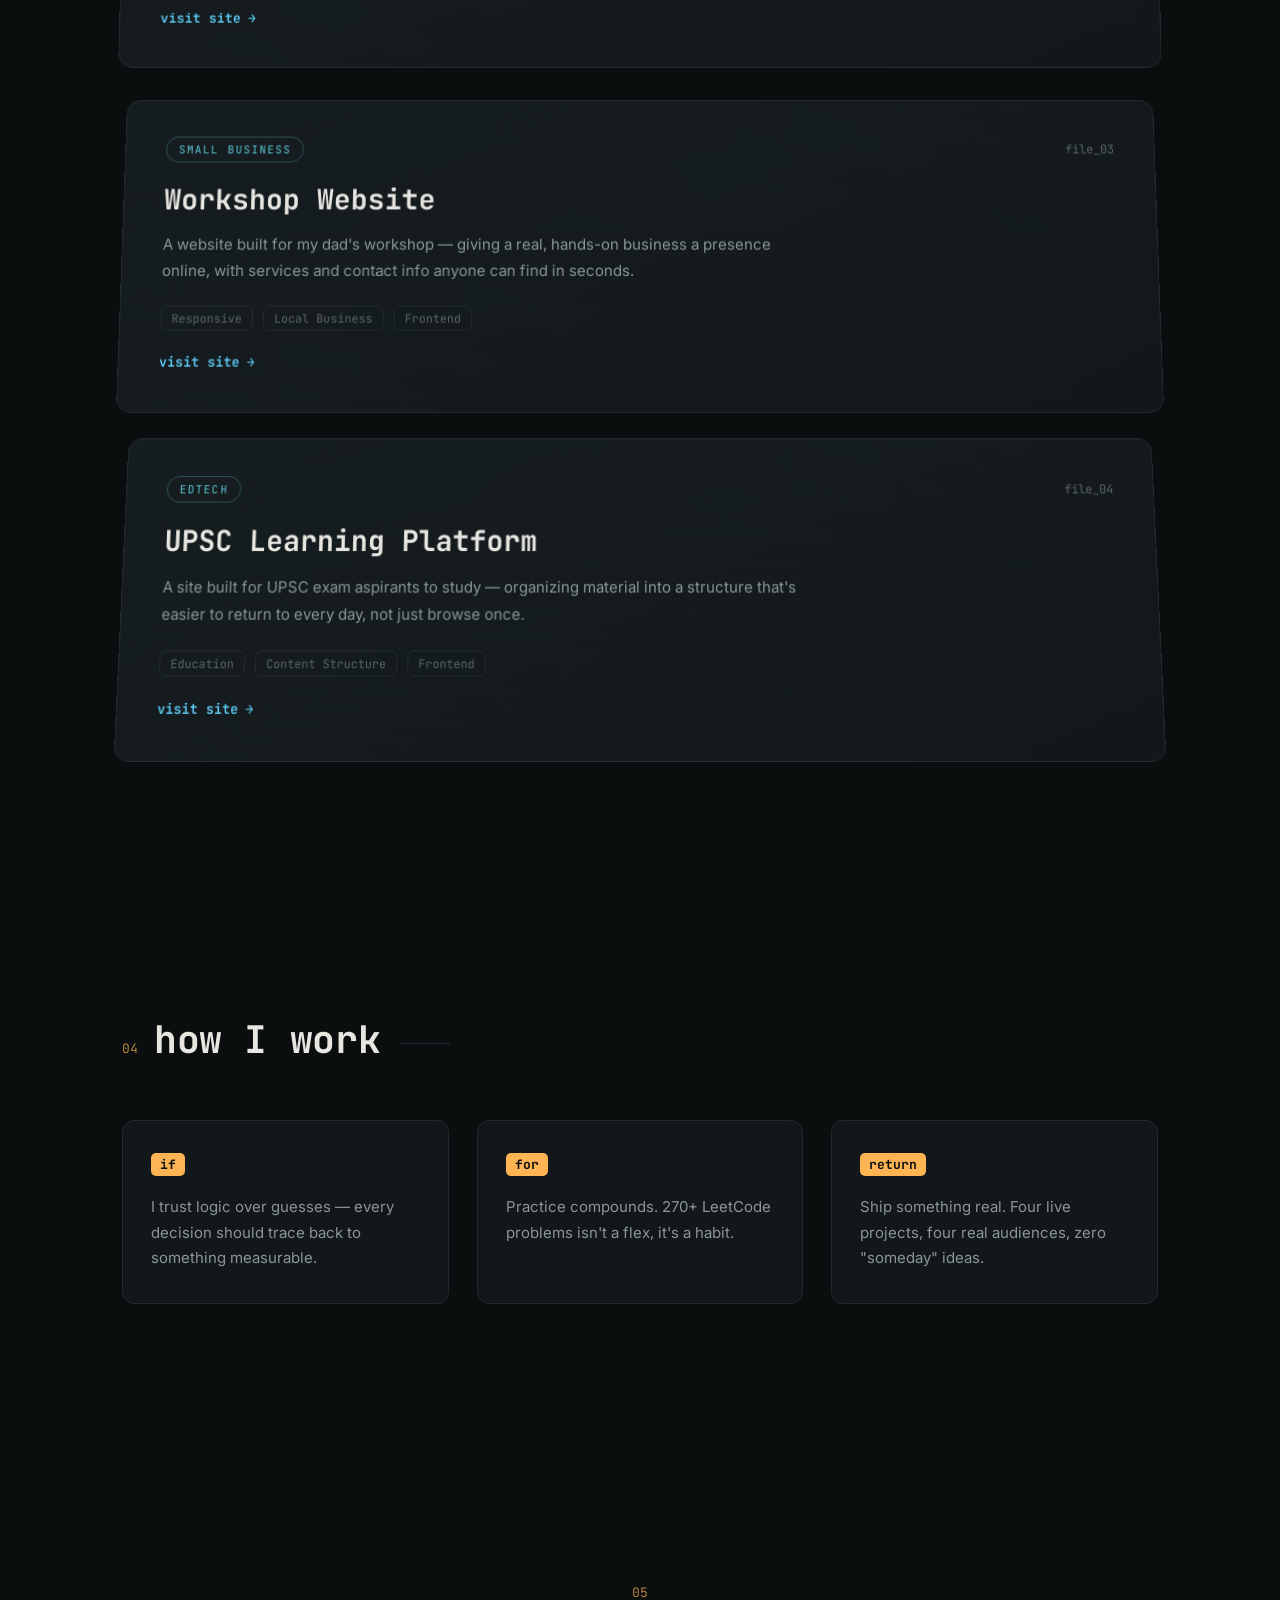
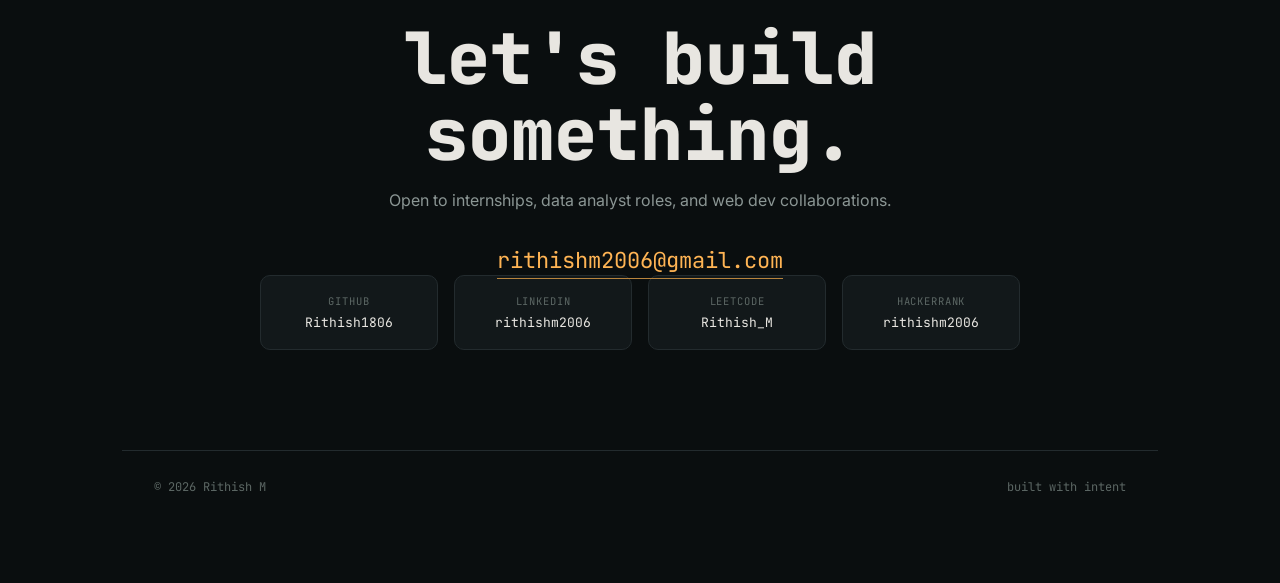
==== commit d172dff8: "Update GitHub link to Rithish1806" ====
--- a/index (1).html
+++ b/index (1).html
@@ -64,7 +64,7 @@
     </div>
 
     <div class="hero-links">
-      <a href="https://github.com/Rithish1827" target="_blank" rel="noopener">github</a>
+      <a href="https://github.com/Rithish1806" target="_blank" rel="noopener">github</a>
       <span class="sep">/</span>
       <a href="https://www.linkedin.com/in/rithishm2006/" target="_blank" rel="noopener">linkedin</a>
       <span class="sep">/</span>
@@ -311,9 +311,9 @@
     </div>
 
     <div class="contact-grid">
-      <a href="https://github.com/Rithish1827" target="_blank" rel="noopener" class="contact-tile">
+      <a href="https://github.com/Rithish1806" target="_blank" rel="noopener" class="contact-tile">
         <span class="tile-label">github</span>
-        <span class="tile-value">Rithish1827</span>
+        <span class="tile-value">Rithish1806</span>
       </a>
       <a href="https://www.linkedin.com/in/rithishm2006/" target="_blank" rel="noopener" class="contact-tile">
         <span class="tile-label">linkedin</span>
